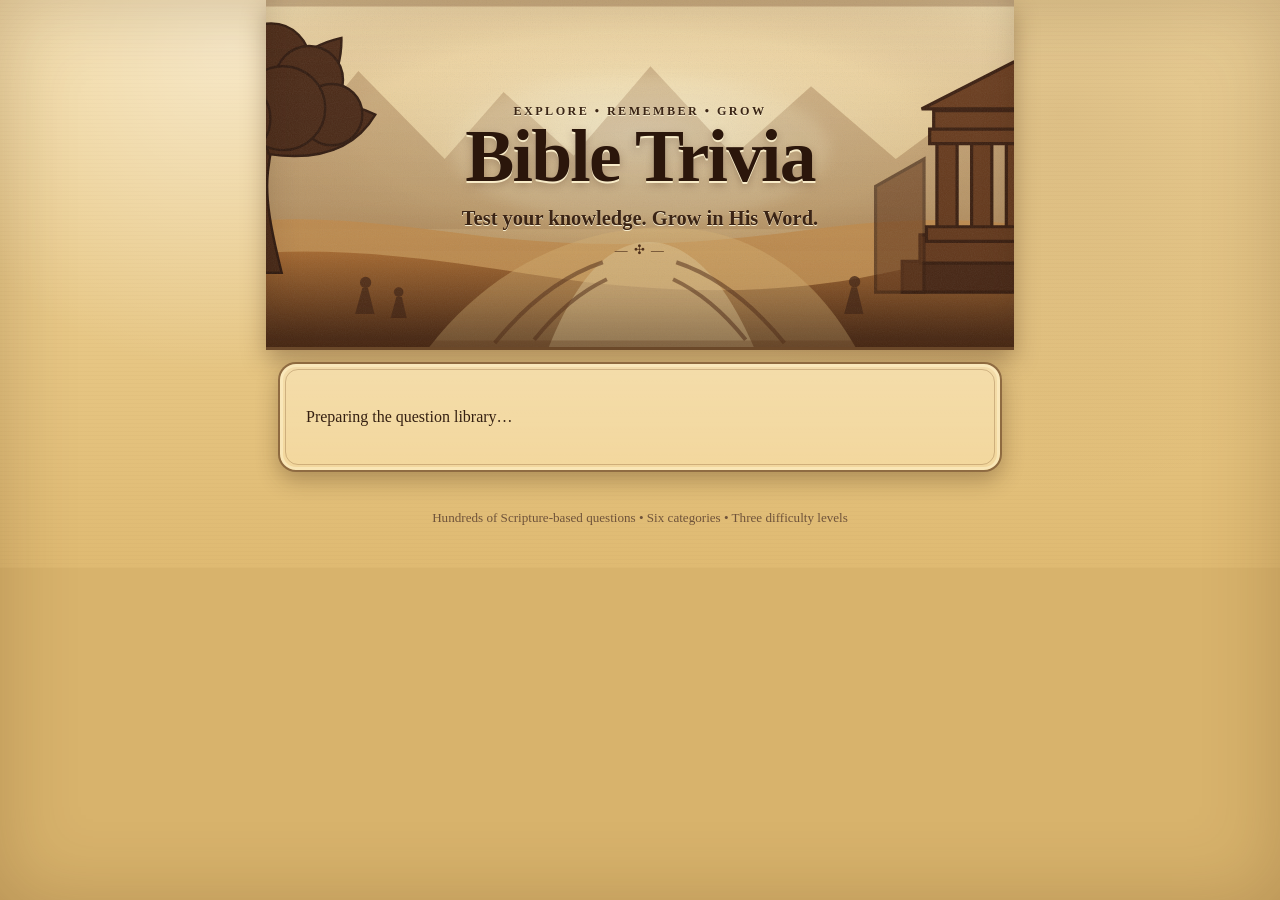
==== index.html @ 92ebb024 "Remove choose category button from answer screen" ====
<!doctype html>
<html lang="en">
<head>
<meta charset="utf-8">
<meta name="viewport" content="width=device-width,initial-scale=1,viewport-fit=cover">
<title>Bible Trivia</title>
<meta name="description" content="Explore Scripture through beautifully presented Bible trivia questions.">
<meta name="theme-color" content="#1b3844">
<meta name="apple-mobile-web-app-capable" content="yes">
<meta name="apple-mobile-web-app-status-bar-style" content="black-translucent">
<meta name="apple-mobile-web-app-title" content="Bible Trivia">
<link rel="manifest" href="manifest.webmanifest">
<link rel="apple-touch-icon" sizes="180x180" href="apple-touch-icon.png">
<link rel="icon" type="image/png" sizes="32x32" href="favicon-32x32.png">
<link rel="icon" type="image/png" sizes="16x16" href="favicon-16x16.png">
<link rel="stylesheet" href="style.css?v=20260721-6">
<link rel="stylesheet" href="learning.css?v=20260721-2">
<style>
header{position:relative;min-height:clamp(265px,44vw,350px);margin:-10px -12px 12px;padding:clamp(28px,5vw,46px) 18px 30px;display:flex;flex-direction:column;align-items:center;justify-content:center;overflow:hidden;background:linear-gradient(180deg,rgba(255,244,209,.02),rgba(42,24,12,.20)),url('hero-header.svg') center/cover no-repeat;border-bottom:3px solid rgba(75,39,17,.78);box-shadow:0 10px 22px rgba(64,34,14,.34),inset 0 -28px 34px rgba(44,24,11,.18)}
header small,header h1,header p,header::after{position:relative;z-index:1}header small{color:#3b2515;text-shadow:0 1px rgba(255,247,220,.9)}header h1{color:#2b160b;text-shadow:0 2px rgba(255,244,208,.9),0 4px 8px rgba(66,33,13,.28)}header p{max-width:590px;color:#3b2415;font-weight:700;text-shadow:0 1px rgba(255,247,220,.9)}header::after{color:#4f301b}
@media(max-width:520px){header{min-height:255px;margin:calc(-7px - env(safe-area-inset-top)) -9px 10px;padding:calc(24px + env(safe-area-inset-top)) 12px 24px;background-position:center}header h1{font-size:clamp(2.55rem,13vw,3.65rem)}header p{font-size:.94rem;max-width:340px}}
@media(max-width:390px){header{min-height:235px}header p{font-size:.86rem}}
</style>
</head>
<body>
<main class="shell">
<header><small>EXPLORE • REMEMBER • GROW</small><h1>Bible Trivia</h1><p>Test your knowledge. Grow in His Word.</p></header>
<section id="loading" class="card"><p>Preparing the question library…</p></section>
<section id="error" class="card hidden"><h2>Unable to load questions</h2><p id="errorText"></p></section>
<section id="home" class="card hidden"><h2>Choose a Category</h2><p class="muted">Choose a path through Scripture.</p><div id="categories" class="grid"></div></section>
<section id="question" class="card hidden">
<div class="meta"><span id="qCat"></span><span id="qDiff"></span></div><p id="qId" class="muted"></p>
<div class="screen-kicker">✦ QUESTION ✦</div><div class="question-frame"><p id="qText" class="question"></p></div>
<div class="actions"><button id="backBtn" class="secondary">← Categories</button><button id="answerBtn">📖 Reveal Answer</button></div>
</section>
<section id="answer" class="card hidden">
<div class="meta"><span id="aCat"></span><span id="aDiff"></span></div><p id="aId" class="muted"></p>
<div class="screen-kicker">✦ ANSWER ✦</div><p id="aQuestion" class="answer-question"></p>
<div class="answer-panel"><p id="aText" class="answer"></p></div>
<div class="scripture-panel"><span>Scripture Reference</span><p id="aRef"></p></div>
<section class="learning-check" aria-labelledby="learningPrompt"><h3 id="learningPrompt">How did you do?</h3><p>Your response helps us calibrate the true difficulty.</p><div class="learning-actions"><button id="knewBtn" type="button">✓ I Knew This</button><button id="learningBtn" type="button">📖 Still Learning</button></div><p id="learningMessage" class="response-message" aria-live="polite"></p></section>
<div class="editorial-label">Help us improve this question</div><div class="feedback-actions"><button id="goodBtn" class="success">👍 Good Question</button><button id="badBtn" class="secondary">👎 Needs Attention</button></div><p id="feedbackMessage" class="response-message" aria-live="polite"></p>
<div id="feedbackPanel" class="panel hidden"><h3>What needs attention?</h3><div class="checkboxes"><label><input type="checkbox" id="fbQuestion"> Question</label><label><input type="checkbox" id="fbAnswer"> Answer</label><label><input type="checkbox" id="fbScripture"> Scripture</label><label><input type="checkbox" id="fbCategory"> Category</label><label><input type="checkbox" id="fbDifficulty"> Difficulty</label></div><textarea id="fbComment" placeholder="Optional comments..."></textarea><div class="panel-actions"><button id="submitFeedbackBtn">Submit Feedback</button><button id="cancelFeedbackBtn">Cancel</button></div></div>
<div class="actions answer-navigation"><button id="nextBtn">Next Question →</button></div>
</section>
<footer><p>Hundreds of Scripture-based questions • Six categories • Three difficulty levels</p></footer>
</main>
<script src="app.js?v=20260721-5"></script>
</body>
</html>
---- style.css ----
*{box-sizing:border-box}
:root{
  --ink:#352012;
  --muted:#6f533a;
  --navy:#234f59;
  --paper:#e8c77f;
  --paper-light:#f6dfa8;
  --card:#f2d69a;
  --line:#7e542b;
  --shadow:rgba(58,34,14,.32);
  --doctrine:#155765;
  --geography:#27739a;
  --gospels:#9b352b;
  --history:#397449;
  --people:#744476;
  --wisdom:#ad6a13;
}
html{min-height:100%;background:#d8b36c}
body{
  min-height:100%;
  margin:0;
  color:var(--ink);
  font:16px/1.35 Georgia,"Times New Roman",serif;
  background:
    radial-gradient(circle at 18% 8%,rgba(255,255,255,.42),transparent 28%),
    radial-gradient(circle at 83% 20%,rgba(117,72,27,.14),transparent 33%),
    repeating-linear-gradient(0deg,rgba(96,58,22,.025) 0 1px,transparent 1px 4px),
    linear-gradient(180deg,#f2d9a1 0%,#dfba72 100%);
}
body::before{
  content:"";
  position:fixed;
  inset:0;
  pointer-events:none;
  box-shadow:inset 0 0 78px rgba(82,48,15,.24);
  z-index:20;
}
.shell{
  width:min(100%,760px);
  margin:auto;
  padding:calc(10px + env(safe-area-inset-top)) 12px max(18px,env(safe-area-inset-bottom));
}
header{
  text-align:center;
  padding:2px 10px 18px;
  color:#3d2514;
}
header small{
  display:block;
  color:#234f59;
  font-weight:900;
  letter-spacing:.2em;
  font-size:.76rem;
  text-transform:uppercase;
}
h1{
  margin:2px 0 5px;
  font-size:clamp(2.7rem,11vw,4.6rem);
  line-height:.94;
  font-weight:700;
  letter-spacing:-.025em;
  text-shadow:0 1px rgba(255,255,255,.65),0 2px 2px rgba(76,43,18,.12);
}
header p{
  margin:8px auto 0;
  max-width:570px;
  font-size:clamp(.98rem,3.4vw,1.28rem);
  line-height:1.38;
  color:#5e432d;
}
header::after{
  content:"— ✣ —";
  display:block;
  margin:10px auto 0;
  color:#6d4828;
  font-size:.8rem;
  letter-spacing:.12em;
}
h2{margin-top:.25rem}.hidden{display:none!important}
.card{
  position:relative;
  background:linear-gradient(rgba(255,255,255,.16),rgba(255,255,255,.03)),var(--card);
  border:2px solid rgba(104,65,27,.72);
  border-radius:18px;
  box-shadow:0 8px 22px var(--shadow),inset 0 0 0 3px rgba(255,242,203,.55);
  padding:clamp(16px,4vw,26px);
}
.card::before{
  content:"";
  position:absolute;
  inset:5px;
  border:1px solid rgba(113,70,29,.28);
  border-radius:13px;
  pointer-events:none;
}
#home{
  padding:0;
  border:0;
  border-radius:0;
  background:transparent;
  box-shadow:none;
}
#home::before{display:none}
#home>h2,#home>.muted{position:absolute;width:1px;height:1px;padding:0;margin:-1px;overflow:hidden;clip:rect(0,0,0,0);white-space:nowrap;border:0}
.grid{position:relative;display:grid;grid-template-columns:1fr;gap:11px;margin:0}
.category{
  --category-color:#78522d;
  display:block;
  position:relative;
  width:100%;
  height:clamp(94px,24vw,142px);
  overflow:hidden;
  border:4px solid var(--category-color);
  border-radius:15px;
  padding:0;
  background:#c9a86a;
  cursor:pointer;
  box-shadow:
    0 5px 9px rgba(61,35,11,.32),
    0 0 0 2px rgba(255,239,191,.66),
    inset 0 0 0 1px rgba(43,27,13,.34);
  transition:transform .14s ease,filter .14s ease,box-shadow .14s ease;
  color:#fff;
  isolation:isolate;
}
.category::before{
  content:"";
  position:absolute;
  inset:0;
  z-index:2;
  pointer-events:none;
  background:linear-gradient(90deg,transparent 0 48%,rgba(244,220,166,.12) 58%,rgba(238,211,151,.76) 100%);
  box-shadow:inset 8px 0 0 var(--category-color),inset -8px 0 0 var(--category-color),inset 0 0 22px rgba(48,27,10,.2);
}
.category::after{
  content:attr(aria-label);
  position:absolute;
  z-index:3;
  top:50%;
  right:5.5%;
  width:43%;
  transform:translateY(-50%);
  color:var(--category-color);
  font:700 clamp(1.35rem,5.4vw,2.55rem)/.96 Georgia,"Times New Roman",serif;
  letter-spacing:-.02em;
  text-align:center;
  text-transform:uppercase;
  text-shadow:0 1px rgba(255,250,226,.88),0 2px 2px rgba(65,36,14,.16);
  white-space:normal;
}
.category img{
  display:block;
  width:100%;
  height:100%;
  object-fit:cover;
  object-position:center;
  margin:0;
  padding:0;
  border:0;
}
.category-doctrine{--category-color:var(--doctrine)}
.category-geography{--category-color:var(--geography)}
.category-gospels{--category-color:var(--gospels)}
.category-history{--category-color:var(--history)}
.category-people{--category-color:var(--people)}
.category-wisdom{--category-color:var(--wisdom)}
.category-wisdom::after{font-size:clamp(1.1rem,4.5vw,2.15rem)}
.category:hover{filter:saturate(1.08) brightness(1.03);transform:translateY(-2px);box-shadow:0 8px 14px rgba(61,35,11,.34),0 0 0 2px rgba(255,239,191,.8)}
.category:active{transform:scale(.988)}
.category:focus-visible,.actions button:focus-visible,.panel-actions button:focus-visible{outline:3px solid rgba(35,79,89,.55);outline-offset:4px}
.category.text-fallback{display:grid;place-items:center;min-height:96px;padding:18px;background:#74502e;color:#fff;font:800 1.25rem Georgia,serif;text-align:center;line-height:1.2}
.category.text-fallback::after{position:static;width:auto;transform:none;color:#fff;text-shadow:none}
.meta{display:flex;gap:8px;flex-wrap:wrap;position:relative}.meta span{background:var(--navy);color:white;border-radius:999px;padding:5px 12px;font-size:.82rem;font-weight:750}.meta span+span{background:#e9d5a4;color:var(--ink);border:1px solid rgba(89,54,23,.25)}
.question{position:relative;min-height:220px;display:grid;place-items:center;text-align:center;font:700 clamp(1.4rem,5vw,2.05rem)/1.35 Georgia,serif}
.answer{position:relative;font:700 clamp(1.35rem,5vw,1.95rem)/1.3 Georgia,serif}.strong{font-weight:700}.muted,footer{color:var(--muted)}
.actions{position:relative;display:flex;gap:10px;margin-top:22px}.actions button{flex:1;min-height:50px;border:1px solid #173c44;border-radius:10px;padding:11px 12px;background:var(--navy);color:#fff;font:700 .96rem system-ui;cursor:pointer;box-shadow:0 3px 7px rgba(44,29,15,.2)}.actions .secondary{background:#e7d3a5;color:var(--ink);border:1px solid #9b7141}.actions .success{background:#587b4a;color:white}.actions button:disabled,.panel-actions button:disabled{opacity:.58;cursor:wait}
.panel{position:relative;margin-top:16px;padding:16px;background:#ecd7a8;border:1px solid #9b7141;border-radius:14px;box-shadow:inset 0 1px 0 rgba(255,255,255,.45)}
.panel h3{margin:0 0 12px;font-size:1.08rem}.checkboxes{display:grid;grid-template-columns:repeat(2,minmax(0,1fr));gap:9px;margin-bottom:12px}.checkboxes label{display:flex;align-items:center;gap:8px;min-height:42px;padding:8px 10px;background:#f6e5bc;border:1px solid #a47a4b;border-radius:10px;cursor:pointer;font-weight:650;font-size:.93rem}.checkboxes input{width:18px;height:18px;accent-color:var(--navy)}
.panel textarea{display:block;width:100%;min-height:88px;resize:vertical;margin:0 0 12px;padding:10px 12px;border:1px solid #9b7141;border-radius:10px;background:#fff7df;font:inherit;color:var(--ink)}.panel textarea:focus{outline:3px solid rgba(35,79,89,.18);border-color:var(--navy)}
.panel-actions{display:flex;gap:9px}.panel-actions button{flex:1;min-height:46px;border:0;border-radius:10px;padding:10px 14px;background:var(--navy);color:#fff;font:700 .95rem system-ui;cursor:pointer}.panel-actions #cancelFeedbackBtn{background:#e4c994;color:var(--ink);border:1px solid #9b7141}
footer{text-align:center;font-size:.82rem;padding:24px 4px 10px}
@media(min-width:700px){.shell{padding-inline:18px}.grid{gap:14px}.category{height:144px}}
@media(max-width:520px){
  body{font-size:15px}
  .shell{padding:calc(7px + env(safe-area-inset-top)) 9px max(12px,env(safe-area-inset-bottom))}
  header{padding:0 8px 14px}
  header small{font-size:.67rem}
  h1{font-size:clamp(2.65rem,13vw,3.7rem)}
  header p{font-size:.94rem;margin-top:7px}
  header::after{margin-top:8px}
  .grid{gap:9px}
  .category{height:clamp(92px,25vw,112px);border-width:3px;border-radius:12px}
  .category::before{box-shadow:inset 6px 0 0 var(--category-color),inset -6px 0 0 var(--category-color),inset 0 0 18px rgba(48,27,10,.18)}
  .category::after{right:4.5%;width:44%;font-size:clamp(1.32rem,6.2vw,1.85rem)}
  .category-wisdom::after{font-size:clamp(1.03rem,4.9vw,1.5rem)}
  .card:not(#home){padding:13px;border-radius:14px}
  .actions{gap:8px;flex-wrap:wrap}.actions button{min-width:calc(50% - 4px)}#nextBtn{flex-basis:100%}
  .checkboxes{grid-template-columns:1fr 1fr}.panel{padding:13px}.panel-actions{flex-direction:column}.question{min-height:180px}
  footer{padding-top:20px;font-size:.76rem}
}
@media(max-width:390px){.category{height:96px}.category::after{font-size:1.4rem}.category-wisdom::after{font-size:1.08rem}}
@media(max-width:360px){.checkboxes{grid-template-columns:1fr}.category{height:91px}.category::after{font-size:1.28rem}.category-wisdom::after{font-size:1rem}}
---- learning.css ----
.screen-kicker{position:relative;margin:16px 0 8px;color:#69451f;font:800 .82rem/1 system-ui;letter-spacing:.18em;text-align:center}.question-frame,.answer-panel,.scripture-panel{position:relative;border:1px solid rgba(111,70,30,.68);border-radius:16px;background:linear-gradient(180deg,rgba(255,250,226,.68),rgba(237,207,148,.48));box-shadow:inset 0 0 0 3px rgba(255,244,207,.48),0 5px 14px rgba(58,34,14,.16)}.question-frame{margin-top:6px;padding:18px}.question-frame::before,.answer-panel::before,.scripture-panel::before{content:"";position:absolute;inset:6px;border:1px solid rgba(120,76,32,.22);border-radius:11px;pointer-events:none}.answer-question{position:relative;margin:0 0 13px;color:#6f533a;font-weight:700;text-align:center}.answer-panel{padding:22px 18px;text-align:center}.answer-panel .answer{margin:0;color:#2c180d;font-size:clamp(1.55rem,5vw,2.2rem)}.scripture-panel{margin-top:14px;padding:15px 16px;text-align:center}.scripture-panel span{display:block;color:#795326;font:800 .72rem/1 system-ui;letter-spacing:.12em;text-transform:uppercase}.scripture-panel p{margin:7px 0 0;font-size:1.08rem;font-weight:700}.learning-check{position:relative;margin:22px 0 14px;padding:18px 14px;background:linear-gradient(180deg,#f8e9c2,#ead09a);border:1px solid #916534;border-radius:16px;text-align:center;box-shadow:inset 0 1px rgba(255,255,255,.6),0 5px 12px rgba(58,34,14,.15)}.learning-check h3{margin:0 0 4px;font-size:1.24rem}.learning-check>p{margin:0 0 13px;color:#6f533a;font-size:.9rem}.learning-actions,.feedback-actions{position:relative;display:grid;grid-template-columns:1fr 1fr;gap:10px}.learning-actions button,.feedback-actions button{min-height:54px;border:1px solid #76502b;border-radius:12px;padding:11px 10px;color:#fff;font:800 .92rem system-ui;cursor:pointer;box-shadow:0 4px 8px rgba(44,29,15,.2),inset 0 1px rgba(255,255,255,.22);transition:transform .12s ease,box-shadow .12s ease,filter .12s ease}.learning-actions button:first-child{background:linear-gradient(#5b854f,#3d663f);border-color:#315338}.learning-actions button:last-child{background:linear-gradient(#28718c,#174d61);border-color:#164455}.feedback-actions{margin-top:7px}.feedback-actions .success{background:linear-gradient(#6b8d5d,#4c7043)}.feedback-actions .secondary{background:linear-gradient(#d9bd83,#cba56a);color:#352012}.learning-actions button:hover,.feedback-actions button:hover{filter:brightness(1.05)}.learning-actions button:active,.feedback-actions button:active{transform:scale(.985)}.learning-actions button.selected,.feedback-actions button.selected{outline:3px solid rgba(255,255,255,.78);box-shadow:0 0 0 4px #7c562e,0 5px 10px rgba(44,29,15,.24)}.learning-actions button:disabled,.feedback-actions button:disabled{opacity:.72;cursor:default}.editorial-label{position:relative;margin-top:16px;color:#795326;font:800 .72rem/1.2 system-ui;letter-spacing:.1em;text-align:center;text-transform:uppercase}.response-message{position:relative;min-height:1.25em;margin:9px 0 0!important;color:#4c5f35!important;font:700 .83rem system-ui;text-align:center}.answer-navigation{margin-top:20px;border-top:1px solid rgba(126,84,43,.36);padding-top:17px}.answer-navigation #nextBtn{background:linear-gradient(#2f6877,#1d4c58)}.answer-navigation #homeBtn{background:#e7d3a5;color:#352012}.panel{animation:panelIn .18s ease-out}@keyframes panelIn{from{opacity:0;transform:translateY(-6px)}to{opacity:1;transform:none}}#question:not(.hidden),#answer:not(.hidden){animation:screenIn .22s ease-out}@keyframes screenIn{from{opacity:0;transform:translateY(7px)}to{opacity:1;transform:none}}@media(prefers-reduced-motion:reduce){.panel,#question:not(.hidden),#answer:not(.hidden){animation:none}.learning-actions button,.feedback-actions button{transition:none}}@media(max-width:430px){.learning-actions,.feedback-actions{gap:8px}.learning-actions button,.feedback-actions button{font-size:.84rem;padding-inline:6px}.answer-navigation{display:grid;grid-template-columns:1fr 1.25fr}.answer-navigation button{min-width:0!important}.question-frame{padding:12px}.answer-panel{padding:19px 12px}}
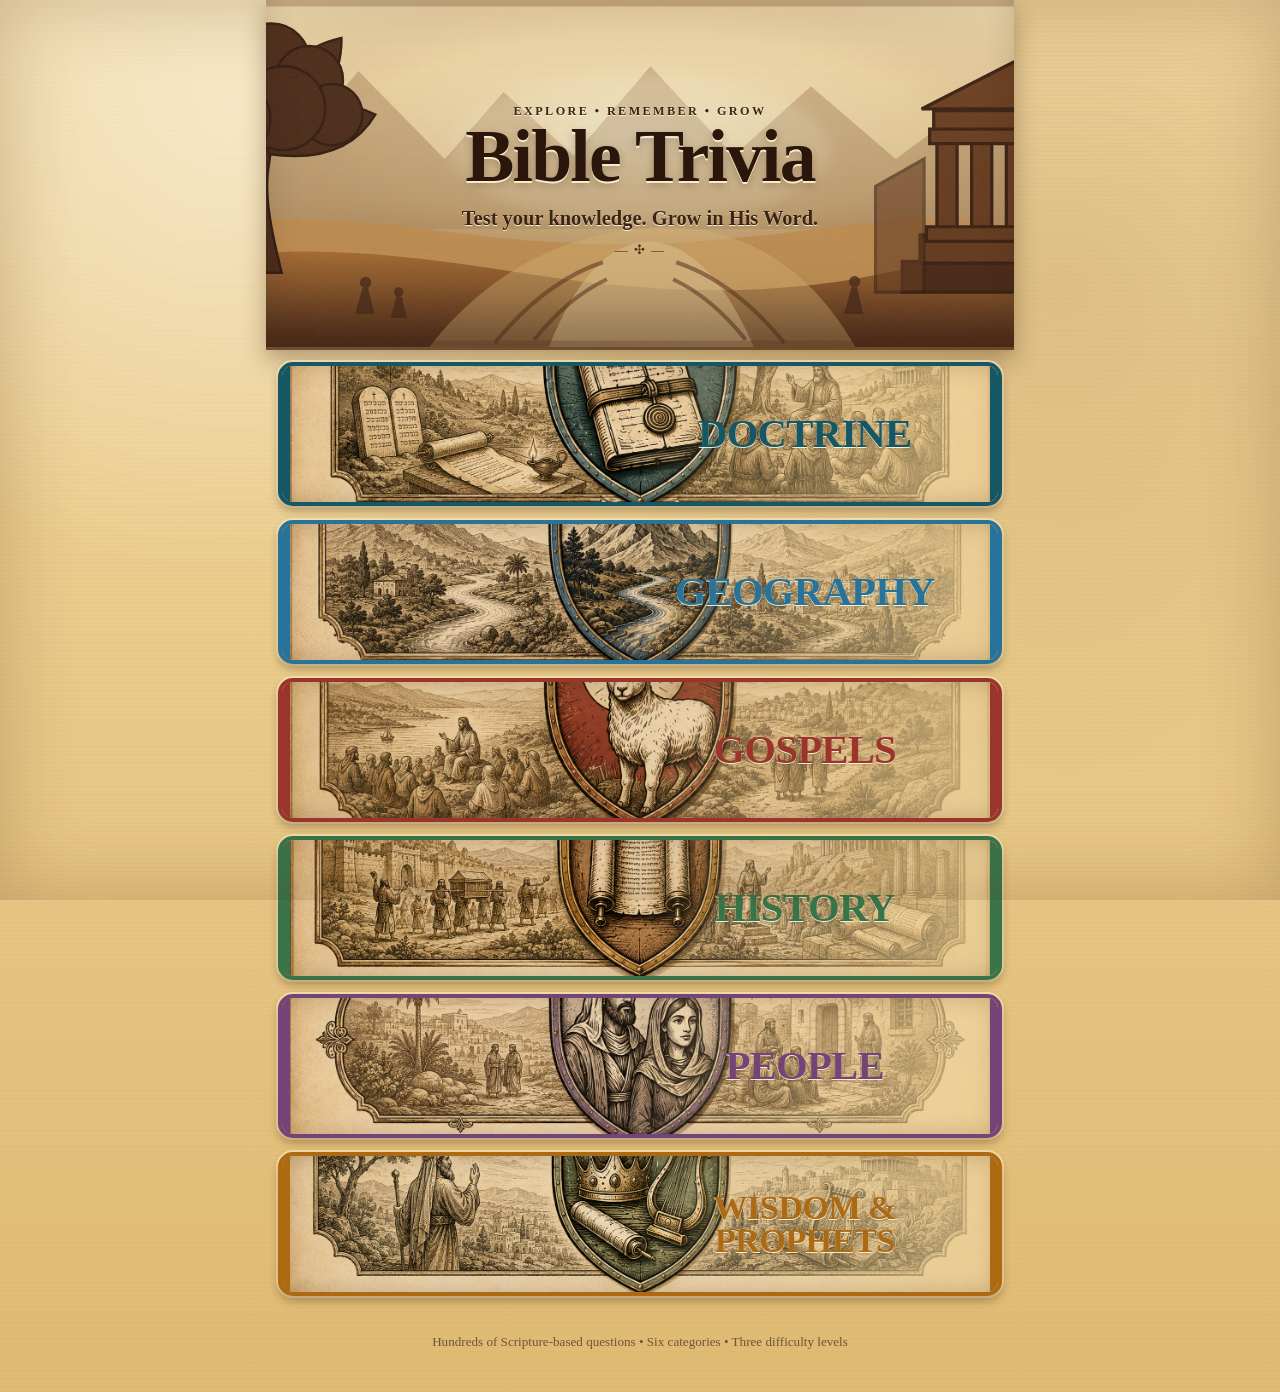
==== commit 6bdba76e: "Remove question IDs from player cards" ====
--- a/index.html
+++ b/index.html
@@ -29,12 +29,12 @@
 <section id="error" class="card hidden"><h2>Unable to load questions</h2><p id="errorText"></p></section>
 <section id="home" class="card hidden"><h2>Choose a Category</h2><p class="muted">Choose a path through Scripture.</p><div id="categories" class="grid"></div></section>
 <section id="question" class="card hidden">
-<div class="meta"><span id="qCat"></span><span id="qDiff"></span></div><p id="qId" class="muted"></p>
+<div class="meta"><span id="qCat"></span><span id="qDiff"></span></div>
 <div class="screen-kicker">✦ QUESTION ✦</div><div class="question-frame"><p id="qText" class="question"></p></div>
 <div class="actions"><button id="backBtn" class="secondary">← Categories</button><button id="answerBtn">📖 Reveal Answer</button></div>
 </section>
 <section id="answer" class="card hidden">
-<div class="meta"><span id="aCat"></span><span id="aDiff"></span></div><p id="aId" class="muted"></p>
+<div class="meta"><span id="aCat"></span><span id="aDiff"></span></div>
 <div class="screen-kicker">✦ ANSWER ✦</div><p id="aQuestion" class="answer-question"></p>
 <div class="answer-panel"><p id="aText" class="answer"></p></div>
 <div class="scripture-panel"><span>Scripture Reference</span><p id="aRef"></p></div>
@@ -45,6 +45,6 @@
 </section>
 <footer><p>Hundreds of Scripture-based questions • Six categories • Three difficulty levels</p></footer>
 </main>
-<script src="app.js?v=20260721-5"></script>
+<script src="app.js?v=20260721-6"></script>
 </body>
 </html>
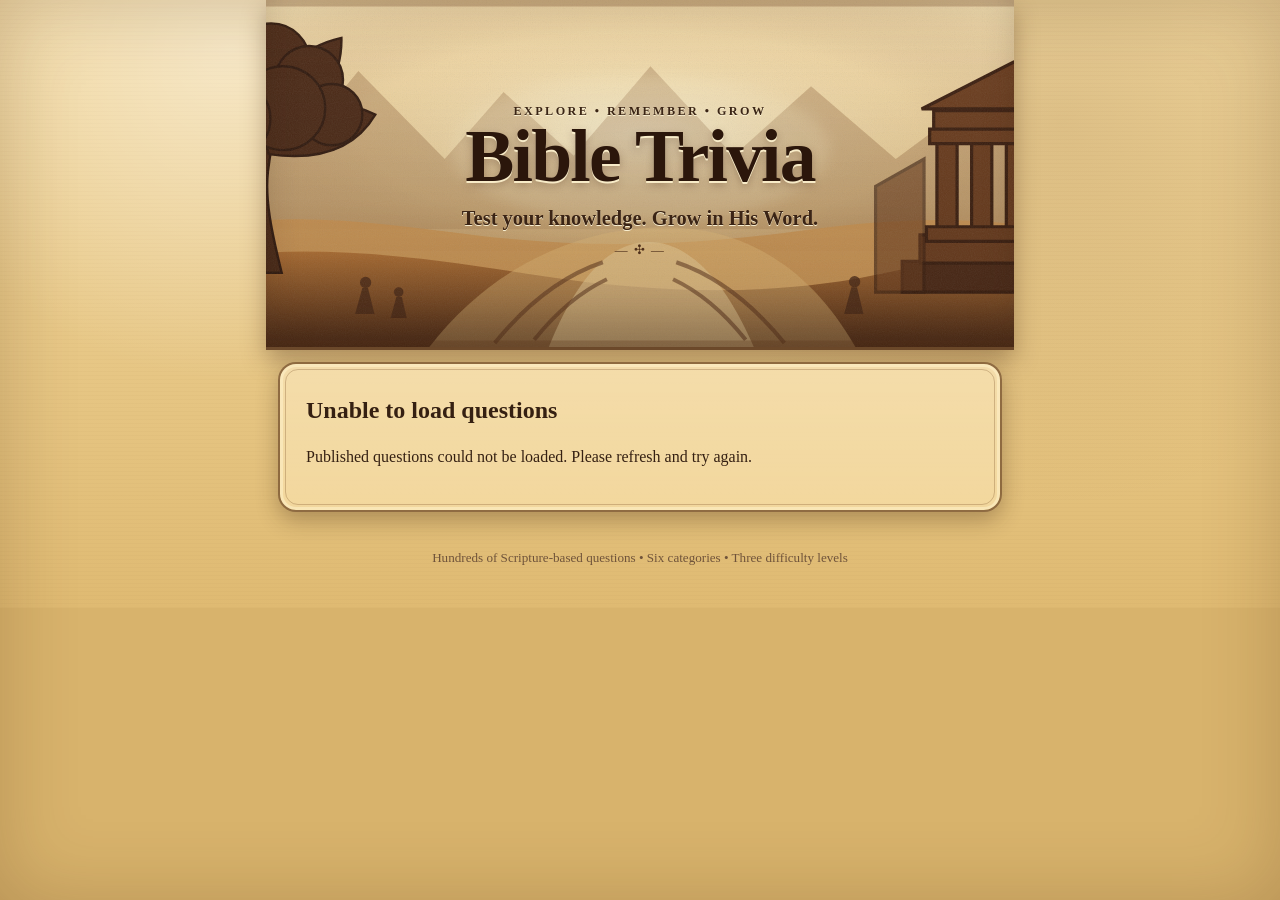
==== commit c541c587: "Refresh app script for Supabase question source" ====
--- a/index.html
+++ b/index.html
@@ -45,6 +45,6 @@
 </section>
 <footer><p>Hundreds of Scripture-based questions • Six categories • Three difficulty levels</p></footer>
 </main>
-<script src="app.js?v=20260721-6"></script>
+<script src="app.js?v=20260722-1"></script>
 </body>
 </html>
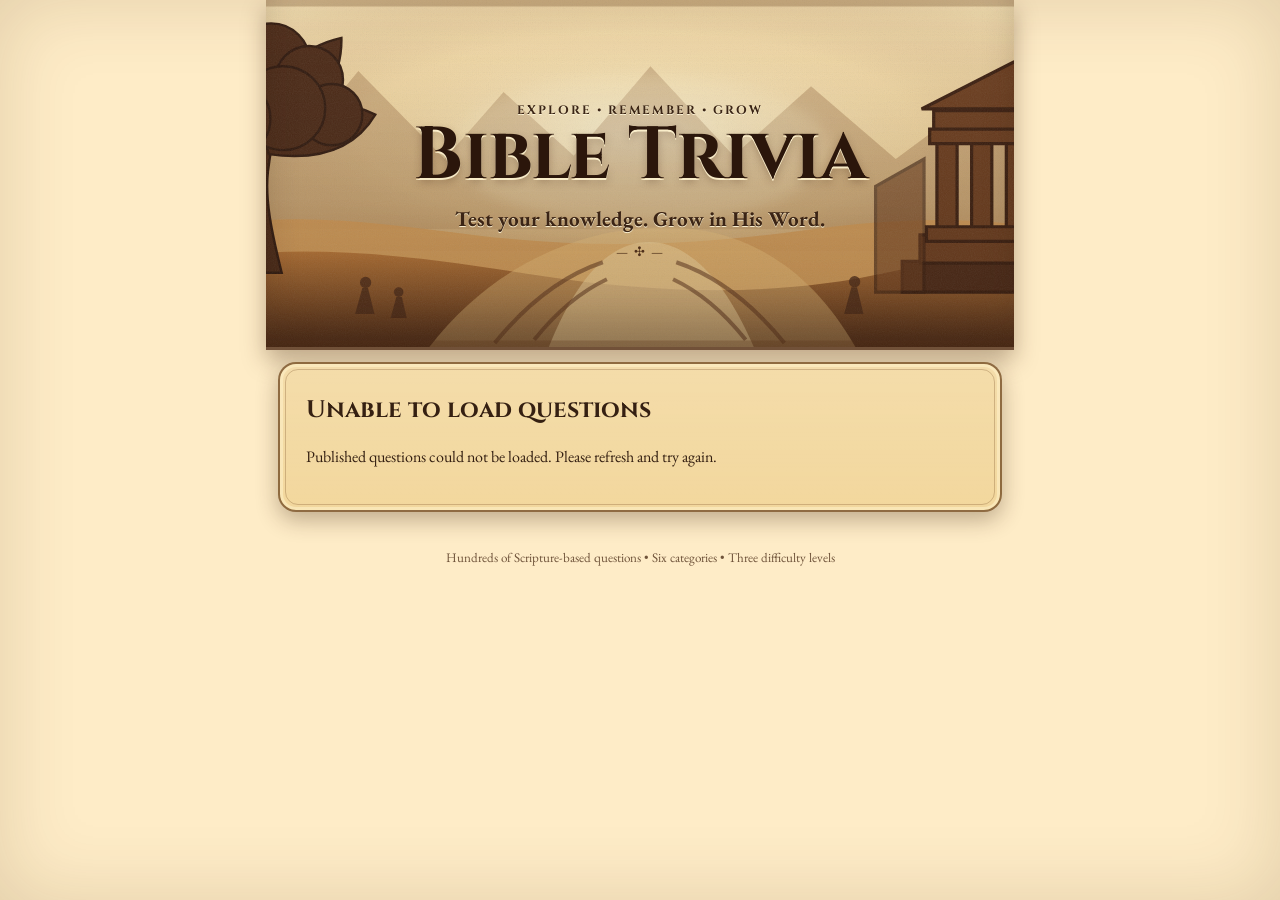
==== commit 68c4c78e: "Tier 4 Phase 2: public app visual redesign (foundation, Home, Question, Answer) Applies the new Cinz" ====
--- a/index.html
+++ b/index.html
@@ -5,7 +5,7 @@
 <meta name="viewport" content="width=device-width,initial-scale=1,viewport-fit=cover">
 <title>Bible Trivia</title>
 <meta name="description" content="Explore Scripture through beautifully presented Bible trivia questions.">
-<meta name="theme-color" content="#1b3844">
+<meta name="theme-color" content="#33415C">
 <meta name="apple-mobile-web-app-capable" content="yes">
 <meta name="apple-mobile-web-app-status-bar-style" content="black-translucent">
 <meta name="apple-mobile-web-app-title" content="Bible Trivia">
@@ -13,12 +13,16 @@
 <link rel="apple-touch-icon" sizes="180x180" href="apple-touch-icon.png">
 <link rel="icon" type="image/png" sizes="32x32" href="favicon-32x32.png">
 <link rel="icon" type="image/png" sizes="16x16" href="favicon-16x16.png">
-<link rel="stylesheet" href="style.css?v=20260721-6">
-<link rel="stylesheet" href="learning.css?v=20260721-2">
+<link rel="preconnect" href="https://fonts.googleapis.com">
+<link rel="preconnect" href="https://fonts.gstatic.com" crossorigin>
+<link href="https://fonts.googleapis.com/css2?family=Cinzel:wght@600;700&family=EB+Garamond:ital,wght@0,400;0,500;1,400&display=swap" rel="stylesheet">
+<link rel="stylesheet" href="style.css?v=20260724-1">
+<link rel="stylesheet" href="learning.css?v=20260724-1">
 <style>
-header{position:relative;min-height:clamp(265px,44vw,350px);margin:-10px -12px 12px;padding:clamp(28px,5vw,46px) 18px 30px;display:flex;flex-direction:column;align-items:center;justify-content:center;overflow:hidden;background:linear-gradient(180deg,rgba(255,244,209,.02),rgba(42,24,12,.20)),url('hero-header.svg') center/cover no-repeat;border-bottom:3px solid rgba(75,39,17,.78);box-shadow:0 10px 22px rgba(64,34,14,.34),inset 0 -28px 34px rgba(44,24,11,.18)}
+header{position:relative;min-height:clamp(265px,44vw,350px);margin:-10px -12px 12px;padding:clamp(28px,5vw,46px) 18px 30px;display:flex;flex-direction:column;align-items:center;justify-content:center;overflow:hidden;background:linear-gradient(180deg,rgba(255,244,209,.02),rgba(42,24,12,.20)),url('hero-header.svg') center/cover no-repeat;border-bottom:3px solid rgba(75,39,17,.78);box-shadow:0 10px 22px rgba(64,34,14,.34),inset 0 -28px 34px rgba(44,24,11,.18);transition:min-height .18s ease,padding .18s ease}
 header small,header h1,header p,header::after{position:relative;z-index:1}header small{color:#3b2515;text-shadow:0 1px rgba(255,247,220,.9)}header h1{color:#2b160b;text-shadow:0 2px rgba(255,244,208,.9),0 4px 8px rgba(66,33,13,.28)}header p{max-width:590px;color:#3b2415;font-weight:700;text-shadow:0 1px rgba(255,247,220,.9)}header::after{color:#4f301b}
-@media(max-width:520px){header{min-height:255px;margin:calc(-7px - env(safe-area-inset-top)) -9px 10px;padding:calc(24px + env(safe-area-inset-top)) 12px 24px;background-position:center}header h1{font-size:clamp(2.55rem,13vw,3.65rem)}header p{font-size:.94rem;max-width:340px}}
+body.inner-screen header{min-height:104px;padding:16px 18px 12px;margin-bottom:8px;background-position:center 42%}body.inner-screen header small,body.inner-screen header p,body.inner-screen header::after{display:none}body.inner-screen header h1{font-size:clamp(1.9rem,7vw,2.7rem);margin:0}
+@media(max-width:520px){header{min-height:255px;margin:calc(-7px - env(safe-area-inset-top)) -9px 10px;padding:calc(24px + env(safe-area-inset-top)) 12px 24px;background-position:center}header h1{font-size:clamp(2.55rem,13vw,3.65rem)}header p{font-size:.94rem;max-width:340px}body.inner-screen header{min-height:86px;padding:calc(10px + env(safe-area-inset-top)) 12px 8px}body.inner-screen header h1{font-size:2rem}}
 @media(max-width:390px){header{min-height:235px}header p{font-size:.86rem}}
 </style>
 </head>
@@ -27,24 +31,49 @@
 <header><small>EXPLORE • REMEMBER • GROW</small><h1>Bible Trivia</h1><p>Test your knowledge. Grow in His Word.</p></header>
 <section id="loading" class="card"><p>Preparing the question library…</p></section>
 <section id="error" class="card hidden"><h2>Unable to load questions</h2><p id="errorText"></p></section>
-<section id="home" class="card hidden"><h2>Choose a Category</h2><p class="muted">Choose a path through Scripture.</p><div id="categories" class="grid"></div></section>
+<section id="home" class="card hidden">
+<h2>Choose a Category</h2><p class="muted">Choose a path through Scripture.</p>
+<div id="categories" class="grid"></div>
+<div class="home-pills">
+<button id="openInformationBtn" type="button" class="pill">Information</button>
+<button id="openSubmitQuestionBtn" type="button" class="pill">＋ Submit a Question</button>
+</div>
+</section>
+<section id="information" class="card hidden">
+<div class="screen-kicker">INFORMATION</div>
+<h2>Coming Soon</h2>
+<p class="muted">More information about Bible Trivia is on its way.</p>
+<div class="actions"><button id="infoBackBtn" class="secondary">← Categories</button></div>
+</section>
 <section id="question" class="card hidden">
-<div class="meta"><span id="qCat"></span><span id="qDiff"></span></div>
-<div class="screen-kicker">✦ QUESTION ✦</div><div class="question-frame"><p id="qText" class="question"></p></div>
+<div class="category-banner"><img id="qBannerImg" class="banner-img" src="" alt=""><img id="qBannerShield" class="banner-shield" src="" alt=""><div id="qBannerName" class="banner-category-name"></div></div>
+<div class="screen-kicker">QUESTION</div><div class="question-frame"><p id="qText" class="question"></p></div>
 <div class="actions"><button id="backBtn" class="secondary">← Categories</button><button id="answerBtn">📖 Reveal Answer</button></div>
 </section>
 <section id="answer" class="card hidden">
-<div class="meta"><span id="aCat"></span><span id="aDiff"></span></div>
-<div class="screen-kicker">✦ ANSWER ✦</div><p id="aQuestion" class="answer-question"></p>
+<div class="category-banner"><img id="aBannerImg" class="banner-img" src="" alt=""><img id="aBannerShield" class="banner-shield" src="" alt=""><div id="aBannerName" class="banner-category-name"></div></div>
+<div class="screen-kicker">ANSWER</div><p id="aQuestion" class="answer-question"></p>
 <div class="answer-panel"><p id="aText" class="answer"></p></div>
-<div class="scripture-panel"><span>Scripture Reference</span><p id="aRef"></p></div>
-<section class="learning-check" aria-labelledby="learningPrompt"><h3 id="learningPrompt">How did you do?</h3><p>Your response helps us calibrate the true difficulty.</p><div class="learning-actions"><button id="knewBtn" type="button">✓ I Knew This</button><button id="learningBtn" type="button">📖 Still Learning</button></div><p id="learningMessage" class="response-message" aria-live="polite"></p></section>
-<div class="editorial-label">Help us improve this question</div><div class="feedback-actions"><button id="goodBtn" class="success">👍 Good Question</button><button id="badBtn" class="secondary">👎 Needs Attention</button></div><p id="feedbackMessage" class="response-message" aria-live="polite"></p>
+<div class="scripture-panel"><span>SCRIPTURE</span><p id="aRef"></p></div>
+<section class="learning-check" aria-labelledby="learningPrompt"><h3 id="learningPrompt" class="row-label">HOW DID YOU DO?</h3><div class="learning-actions"><button id="knewBtn" type="button">✓ I Knew This</button><button id="learningBtn" type="button">📖 Still Learning</button></div><p id="learningMessage" class="response-message" aria-live="polite"></p></section>
+<section class="rating-check" aria-labelledby="ratingPrompt"><h3 id="ratingPrompt" class="row-label">RATE THIS QUESTION</h3><div class="feedback-actions"><button id="goodBtn" class="success">👍 Good Question</button><button id="badBtn" class="secondary">👎 Needs Attention</button></div><p id="feedbackMessage" class="response-message" aria-live="polite"></p></section>
 <div id="feedbackPanel" class="panel hidden"><h3>What needs attention?</h3><div class="checkboxes"><label><input type="checkbox" id="fbQuestion"> Question</label><label><input type="checkbox" id="fbAnswer"> Answer</label><label><input type="checkbox" id="fbScripture"> Scripture</label><label><input type="checkbox" id="fbCategory"> Category</label><label><input type="checkbox" id="fbDifficulty"> Difficulty</label></div><textarea id="fbComment" placeholder="Optional comments..."></textarea><div class="panel-actions"><button id="submitFeedbackBtn">Submit Feedback</button><button id="cancelFeedbackBtn">Cancel</button></div></div>
-<div class="actions answer-navigation"><button id="nextBtn">Next Question →</button></div>
+<button id="nextBtn" type="button" class="link-btn">← Back to Categories</button>
+<div id="answerShieldRow" class="shield-row"></div>
+</section>
+<section id="submitQuestion" class="card hidden" aria-labelledby="submitQuestionTitle">
+<div class="screen-kicker">✦ COMMUNITY SUBMISSION ✦</div><h2 id="submitQuestionTitle">Submit a Question</h2><p class="muted submit-intro">Fill in as much or as little as you have. At least one of Question, Answer, or Scripture is required.</p>
+<form id="submitQuestionForm" class="submission-form">
+<label>Question<textarea id="sqQuestion" maxlength="2000" placeholder="What question would you suggest?"></textarea></label>
+<div class="submission-row"><label>Category<select id="sqCategory"><option value="">Not specified</option><option>Doctrine</option><option>Geography</option><option>Gospels</option><option>History</option><option>People</option><option>Wisdom & Prophets</option></select></label><label>Difficulty<select id="sqDifficulty"><option value="">Not specified</option><option>Easy</option><option>Medium</option><option>Hard</option></select></label></div>
+<label>Answer<textarea id="sqAnswer" maxlength="2000" placeholder="Suggested answer"></textarea></label>
+<label>Scripture<textarea id="sqScripture" maxlength="2000" placeholder="Reference, passage text, or both"></textarea></label>
+<p id="submissionMessage" class="response-message" aria-live="polite"></p>
+<div class="panel-actions"><button id="submitQuestionBtn" type="submit">Submit for Review</button><button id="cancelQuestionBtn" type="button">Cancel</button></div>
+</form>
 </section>
 <footer><p>Hundreds of Scripture-based questions • Six categories • Three difficulty levels</p></footer>
 </main>
-<script src="app.js?v=20260722-1"></script>
+<script src="app.js?v=20260724-1"></script>
 </body>
-</html>+</html>
--- a/style.css
+++ b/style.css
@@ -3,36 +3,32 @@
   --ink:#352012;
   --muted:#6f533a;
   --navy:#234f59;
-  --paper:#e8c77f;
-  --paper-light:#f6dfa8;
   --card:#f2d69a;
   --line:#7e542b;
   --shadow:rgba(58,34,14,.32);
-  --doctrine:#155765;
-  --geography:#27739a;
-  --gospels:#9b352b;
-  --history:#397449;
-  --people:#744476;
-  --wisdom:#ad6a13;
+  --font-display:'Cinzel',Georgia,serif;
+  --font-body:'EB Garamond',Georgia,"Times New Roman",serif;
+  --kicker-brown:#5c3d14;
+  --row-label-brown:#3a2c1a;
+  --indigo:#33415C;
+  --indigo-dark:#22304A;
+  --indigo-tint:#EAF0F7;
+  --indigo-tint-strong:#DCE4EE;
 }
-html{min-height:100%;background:#d8b36c}
+html{min-height:100%;background:#FEECC7}
 body{
   min-height:100%;
   margin:0;
   color:var(--ink);
-  font:16px/1.35 Georgia,"Times New Roman",serif;
-  background:
-    radial-gradient(circle at 18% 8%,rgba(255,255,255,.42),transparent 28%),
-    radial-gradient(circle at 83% 20%,rgba(117,72,27,.14),transparent 33%),
-    repeating-linear-gradient(0deg,rgba(96,58,22,.025) 0 1px,transparent 1px 4px),
-    linear-gradient(180deg,#f2d9a1 0%,#dfba72 100%);
+  font:16px/1.35 var(--font-body);
+  background:#FEECC7;
 }
 body::before{
   content:"";
   position:fixed;
   inset:0;
   pointer-events:none;
-  box-shadow:inset 0 0 78px rgba(82,48,15,.24);
+  box-shadow:inset 0 0 78px rgba(82,48,15,.16);
   z-index:20;
 }
 .shell{
@@ -48,23 +44,25 @@
 header small{
   display:block;
   color:#234f59;
-  font-weight:900;
-  letter-spacing:.2em;
+  font-family:var(--font-display);
+  font-weight:700;
+  letter-spacing:.16em;
   font-size:.76rem;
   text-transform:uppercase;
 }
 h1{
   margin:2px 0 5px;
+  font-family:var(--font-display);
   font-size:clamp(2.7rem,11vw,4.6rem);
   line-height:.94;
   font-weight:700;
-  letter-spacing:-.025em;
+  letter-spacing:-.01em;
   text-shadow:0 1px rgba(255,255,255,.65),0 2px 2px rgba(76,43,18,.12);
 }
 header p{
   margin:8px auto 0;
   max-width:570px;
-  font-size:clamp(.98rem,3.4vw,1.28rem);
+  font-size:clamp(1.02rem,3.4vw,1.32rem);
   line-height:1.38;
   color:#5e432d;
 }
@@ -76,7 +74,7 @@
   font-size:.8rem;
   letter-spacing:.12em;
 }
-h2{margin-top:.25rem}.hidden{display:none!important}
+h2{margin-top:.25rem;font-family:var(--font-display)}.hidden{display:none!important}
 .card{
   position:relative;
   background:linear-gradient(rgba(255,255,255,.16),rgba(255,255,255,.03)),var(--card);
@@ -102,84 +100,81 @@
 }
 #home::before{display:none}
 #home>h2,#home>.muted{position:absolute;width:1px;height:1px;padding:0;margin:-1px;overflow:hidden;clip:rect(0,0,0,0);white-space:nowrap;border:0}
-.grid{position:relative;display:grid;grid-template-columns:1fr;gap:11px;margin:0}
+.grid{position:relative;display:grid;grid-template-columns:1fr 1fr;grid-template-rows:repeat(3,1fr);gap:10px;margin:0}
 .category{
-  --category-color:#78522d;
-  display:block;
+  display:flex;
+  flex-direction:column;
+  align-items:center;
+  justify-content:flex-start;
+  gap:4px;
   position:relative;
   width:100%;
-  height:clamp(94px,24vw,142px);
-  overflow:hidden;
-  border:4px solid var(--category-color);
+  border:0;
   border-radius:15px;
+  padding:8px 4px 6px;
+  background:rgba(255,247,225,.55);
+  box-shadow:0 4px 9px rgba(61,35,11,.22),inset 0 0 0 1px rgba(126,84,43,.28);
+  cursor:pointer;
+  transition:transform .14s ease,filter .14s ease,box-shadow .14s ease;
+}
+.category-shield{
+  display:block;
+  width:clamp(56px,17vw,84px);
+  aspect-ratio:1/1;
+  object-fit:contain;
+  margin:0;
   padding:0;
-  background:#c9a86a;
-  cursor:pointer;
-  box-shadow:
-    0 5px 9px rgba(61,35,11,.32),
-    0 0 0 2px rgba(255,239,191,.66),
-    inset 0 0 0 1px rgba(43,27,13,.34);
-  transition:transform .14s ease,filter .14s ease,box-shadow .14s ease;
-  color:#fff;
-  isolation:isolate;
+  filter:drop-shadow(0 3px 6px rgba(58,34,14,.28));
 }
-.category::before{
-  content:"";
-  position:absolute;
-  inset:0;
-  z-index:2;
-  pointer-events:none;
-  background:linear-gradient(90deg,transparent 0 48%,rgba(244,220,166,.12) 58%,rgba(238,211,151,.76) 100%);
-  box-shadow:inset 8px 0 0 var(--category-color),inset -8px 0 0 var(--category-color),inset 0 0 22px rgba(48,27,10,.2);
-}
-.category::after{
-  content:attr(aria-label);
-  position:absolute;
-  z-index:3;
-  top:50%;
-  right:5.5%;
-  width:43%;
-  transform:translateY(-50%);
-  color:var(--category-color);
-  font:700 clamp(1.35rem,5.4vw,2.55rem)/.96 Georgia,"Times New Roman",serif;
-  letter-spacing:-.02em;
+.category-label{
+  font-family:var(--font-display);
+  font-weight:700;
+  color:var(--row-label-brown);
+  font-size:clamp(.88rem,3.2vw,1.08rem);
+  line-height:1.1;
   text-align:center;
   text-transform:uppercase;
-  text-shadow:0 1px rgba(255,250,226,.88),0 2px 2px rgba(65,36,14,.16);
-  white-space:normal;
+  letter-spacing:.01em;
 }
-.category img{
-  display:block;
-  width:100%;
-  height:100%;
-  object-fit:cover;
-  object-position:center;
-  margin:0;
-  padding:0;
+.category:hover{filter:saturate(1.05) brightness(1.02);transform:translateY(-2px);box-shadow:0 7px 13px rgba(61,35,11,.26),inset 0 0 0 1px rgba(126,84,43,.36)}
+.category:active{transform:scale(.98)}
+.category:focus-visible,.actions button:focus-visible,.panel-actions button:focus-visible,.pill:focus-visible{outline:3px solid rgba(35,79,89,.55);outline-offset:4px}
+.category.text-fallback .category-shield{display:none}
+.category.text-fallback{background:#74502e}
+.category.text-fallback .category-label{color:#fff}
+.home-pills{position:relative;display:flex;gap:10px;margin-top:12px}
+.pill{
+  flex:1;
+  display:flex;
+  align-items:center;
+  justify-content:center;
+  min-height:46px;
   border:0;
+  border-radius:999px;
+  padding:10px 14px;
+  background:var(--indigo-tint);
+  color:var(--indigo-dark);
+  font:600 .92rem var(--font-body);
+  cursor:pointer;
+  box-shadow:0 3px 7px rgba(44,29,15,.16);
+  transition:filter .12s ease,transform .12s ease;
 }
-.category-doctrine{--category-color:var(--doctrine)}
-.category-geography{--category-color:var(--geography)}
-.category-gospels{--category-color:var(--gospels)}
-.category-history{--category-color:var(--history)}
-.category-people{--category-color:var(--people)}
-.category-wisdom{--category-color:var(--wisdom)}
-.category-wisdom::after{font-size:clamp(1.1rem,4.5vw,2.15rem)}
-.category:hover{filter:saturate(1.08) brightness(1.03);transform:translateY(-2px);box-shadow:0 8px 14px rgba(61,35,11,.34),0 0 0 2px rgba(255,239,191,.8)}
-.category:active{transform:scale(.988)}
-.category:focus-visible,.actions button:focus-visible,.panel-actions button:focus-visible{outline:3px solid rgba(35,79,89,.55);outline-offset:4px}
-.category.text-fallback{display:grid;place-items:center;min-height:96px;padding:18px;background:#74502e;color:#fff;font:800 1.25rem Georgia,serif;text-align:center;line-height:1.2}
-.category.text-fallback::after{position:static;width:auto;transform:none;color:#fff;text-shadow:none}
+.pill:hover{filter:brightness(.98)}
+.pill:active{transform:scale(.985)}
 .meta{display:flex;gap:8px;flex-wrap:wrap;position:relative}.meta span{background:var(--navy);color:white;border-radius:999px;padding:5px 12px;font-size:.82rem;font-weight:750}.meta span+span{background:#e9d5a4;color:var(--ink);border:1px solid rgba(89,54,23,.25)}
-.question{position:relative;min-height:220px;display:grid;place-items:center;text-align:center;font:700 clamp(1.4rem,5vw,2.05rem)/1.35 Georgia,serif}
-.answer{position:relative;font:700 clamp(1.35rem,5vw,1.95rem)/1.3 Georgia,serif}.strong{font-weight:700}.muted,footer{color:var(--muted)}
-.actions{position:relative;display:flex;gap:10px;margin-top:22px}.actions button{flex:1;min-height:50px;border:1px solid #173c44;border-radius:10px;padding:11px 12px;background:var(--navy);color:#fff;font:700 .96rem system-ui;cursor:pointer;box-shadow:0 3px 7px rgba(44,29,15,.2)}.actions .secondary{background:#e7d3a5;color:var(--ink);border:1px solid #9b7141}.actions .success{background:#587b4a;color:white}.actions button:disabled,.panel-actions button:disabled{opacity:.58;cursor:wait}
+.question{position:relative;min-height:220px;display:block;text-align:center;font:700 clamp(1.4rem,5vw,2.05rem)/1.35 var(--font-body)}
+.answer{position:relative;font:700 clamp(1.35rem,5vw,1.95rem)/1.3 var(--font-body)}.strong{font-weight:700}.muted,footer{color:var(--muted)}
+.actions{position:relative;display:flex;gap:10px;margin-top:22px}
+.actions button{flex:1;display:flex;align-items:center;justify-content:center;gap:.4em;min-height:50px;border:1px solid var(--indigo);border-radius:10px;padding:11px 12px;background:var(--indigo);color:#fff;font:700 .96rem var(--font-body);cursor:pointer;box-shadow:0 3px 7px rgba(44,29,15,.2)}
+.actions .secondary{background:var(--indigo-tint);color:var(--indigo-dark);border:1px solid var(--indigo-tint-strong)}
+.actions .success{background:var(--indigo);color:#fff}
+.actions button:disabled,.panel-actions button:disabled{opacity:.58;cursor:wait}
 .panel{position:relative;margin-top:16px;padding:16px;background:#ecd7a8;border:1px solid #9b7141;border-radius:14px;box-shadow:inset 0 1px 0 rgba(255,255,255,.45)}
 .panel h3{margin:0 0 12px;font-size:1.08rem}.checkboxes{display:grid;grid-template-columns:repeat(2,minmax(0,1fr));gap:9px;margin-bottom:12px}.checkboxes label{display:flex;align-items:center;gap:8px;min-height:42px;padding:8px 10px;background:#f6e5bc;border:1px solid #a47a4b;border-radius:10px;cursor:pointer;font-weight:650;font-size:.93rem}.checkboxes input{width:18px;height:18px;accent-color:var(--navy)}
 .panel textarea{display:block;width:100%;min-height:88px;resize:vertical;margin:0 0 12px;padding:10px 12px;border:1px solid #9b7141;border-radius:10px;background:#fff7df;font:inherit;color:var(--ink)}.panel textarea:focus{outline:3px solid rgba(35,79,89,.18);border-color:var(--navy)}
-.panel-actions{display:flex;gap:9px}.panel-actions button{flex:1;min-height:46px;border:0;border-radius:10px;padding:10px 14px;background:var(--navy);color:#fff;font:700 .95rem system-ui;cursor:pointer}.panel-actions #cancelFeedbackBtn{background:#e4c994;color:var(--ink);border:1px solid #9b7141}
+.panel-actions{display:flex;gap:9px}.panel-actions button{flex:1;display:flex;align-items:center;justify-content:center;min-height:46px;border:0;border-radius:10px;padding:10px 14px;background:var(--navy);color:#fff;font:700 .95rem system-ui;cursor:pointer}.panel-actions #cancelFeedbackBtn{background:#e4c994;color:var(--ink);border:1px solid #9b7141}
 footer{text-align:center;font-size:.82rem;padding:24px 4px 10px}
-@media(min-width:700px){.shell{padding-inline:18px}.grid{gap:14px}.category{height:144px}}
+@media(min-width:700px){.shell{padding-inline:18px}.grid{gap:14px}}
 @media(max-width:520px){
   body{font-size:15px}
   .shell{padding:calc(7px + env(safe-area-inset-top)) 9px max(12px,env(safe-area-inset-bottom))}
@@ -188,15 +183,15 @@
   h1{font-size:clamp(2.65rem,13vw,3.7rem)}
   header p{font-size:.94rem;margin-top:7px}
   header::after{margin-top:8px}
-  .grid{gap:9px}
-  .category{height:clamp(92px,25vw,112px);border-width:3px;border-radius:12px}
-  .category::before{box-shadow:inset 6px 0 0 var(--category-color),inset -6px 0 0 var(--category-color),inset 0 0 18px rgba(48,27,10,.18)}
-  .category::after{right:4.5%;width:44%;font-size:clamp(1.32rem,6.2vw,1.85rem)}
-  .category-wisdom::after{font-size:clamp(1.03rem,4.9vw,1.5rem)}
+  .grid{gap:8px}
+  .category{padding:6px 3px 5px;border-radius:12px}
+  .category-shield{width:clamp(52px,19vw,72px)}
+  .category-label{font-size:clamp(.8rem,3.4vw,.98rem)}
   .card:not(#home){padding:13px;border-radius:14px}
-  .actions{gap:8px;flex-wrap:wrap}.actions button{min-width:calc(50% - 4px)}#nextBtn{flex-basis:100%}
+  .actions{gap:8px;flex-wrap:wrap}.actions button{min-width:calc(50% - 4px)}
   .checkboxes{grid-template-columns:1fr 1fr}.panel{padding:13px}.panel-actions{flex-direction:column}.question{min-height:180px}
-  footer{padding-top:20px;font-size:.76rem}
+  .home-pills{margin-top:8px}
+  footer{padding:8px 4px 6px;font-size:.72rem}
 }
-@media(max-width:390px){.category{height:96px}.category::after{font-size:1.4rem}.category-wisdom::after{font-size:1.08rem}}
-@media(max-width:360px){.checkboxes{grid-template-columns:1fr}.category{height:91px}.category::after{font-size:1.28rem}.category-wisdom::after{font-size:1rem}}
+@media(max-width:390px){.category-shield{width:56px}}
+@media(max-width:360px){.checkboxes{grid-template-columns:1fr}.category-shield{width:50px}}
--- a/learning.css
+++ b/learning.css
@@ -1 +1,58 @@
-.screen-kicker{position:relative;margin:16px 0 8px;color:#69451f;font:800 .82rem/1 system-ui;letter-spacing:.18em;text-align:center}.question-frame,.answer-panel,.scripture-panel{position:relative;border:1px solid rgba(111,70,30,.68);border-radius:16px;background:linear-gradient(180deg,rgba(255,250,226,.68),rgba(237,207,148,.48));box-shadow:inset 0 0 0 3px rgba(255,244,207,.48),0 5px 14px rgba(58,34,14,.16)}.question-frame{margin-top:6px;padding:18px}.question-frame::before,.answer-panel::before,.scripture-panel::before{content:"";position:absolute;inset:6px;border:1px solid rgba(120,76,32,.22);border-radius:11px;pointer-events:none}.answer-question{position:relative;margin:0 0 13px;color:#6f533a;font-weight:700;text-align:center}.answer-panel{padding:22px 18px;text-align:center}.answer-panel .answer{margin:0;color:#2c180d;font-size:clamp(1.55rem,5vw,2.2rem)}.scripture-panel{margin-top:14px;padding:15px 16px;text-align:center}.scripture-panel span{display:block;color:#795326;font:800 .72rem/1 system-ui;letter-spacing:.12em;text-transform:uppercase}.scripture-panel p{margin:7px 0 0;font-size:1.08rem;font-weight:700}.learning-check{position:relative;margin:22px 0 14px;padding:18px 14px;background:linear-gradient(180deg,#f8e9c2,#ead09a);border:1px solid #916534;border-radius:16px;text-align:center;box-shadow:inset 0 1px rgba(255,255,255,.6),0 5px 12px rgba(58,34,14,.15)}.learning-check h3{margin:0 0 4px;font-size:1.24rem}.learning-check>p{margin:0 0 13px;color:#6f533a;font-size:.9rem}.learning-actions,.feedback-actions{position:relative;display:grid;grid-template-columns:1fr 1fr;gap:10px}.learning-actions button,.feedback-actions button{min-height:54px;border:1px solid #76502b;border-radius:12px;padding:11px 10px;color:#fff;font:800 .92rem system-ui;cursor:pointer;box-shadow:0 4px 8px rgba(44,29,15,.2),inset 0 1px rgba(255,255,255,.22);transition:transform .12s ease,box-shadow .12s ease,filter .12s ease}.learning-actions button:first-child{background:linear-gradient(#5b854f,#3d663f);border-color:#315338}.learning-actions button:last-child{background:linear-gradient(#28718c,#174d61);border-color:#164455}.feedback-actions{margin-top:7px}.feedback-actions .success{background:linear-gradient(#6b8d5d,#4c7043)}.feedback-actions .secondary{background:linear-gradient(#d9bd83,#cba56a);color:#352012}.learning-actions button:hover,.feedback-actions button:hover{filter:brightness(1.05)}.learning-actions button:active,.feedback-actions button:active{transform:scale(.985)}.learning-actions button.selected,.feedback-actions button.selected{outline:3px solid rgba(255,255,255,.78);box-shadow:0 0 0 4px #7c562e,0 5px 10px rgba(44,29,15,.24)}.learning-actions button:disabled,.feedback-actions button:disabled{opacity:.72;cursor:default}.editorial-label{position:relative;margin-top:16px;color:#795326;font:800 .72rem/1.2 system-ui;letter-spacing:.1em;text-align:center;text-transform:uppercase}.response-message{position:relative;min-height:1.25em;margin:9px 0 0!important;color:#4c5f35!important;font:700 .83rem system-ui;text-align:center}.answer-navigation{margin-top:20px;border-top:1px solid rgba(126,84,43,.36);padding-top:17px}.answer-navigation #nextBtn{background:linear-gradient(#2f6877,#1d4c58)}.answer-navigation #homeBtn{background:#e7d3a5;color:#352012}.panel{animation:panelIn .18s ease-out}@keyframes panelIn{from{opacity:0;transform:translateY(-6px)}to{opacity:1;transform:none}}#question:not(.hidden),#answer:not(.hidden){animation:screenIn .22s ease-out}@keyframes screenIn{from{opacity:0;transform:translateY(7px)}to{opacity:1;transform:none}}@media(prefers-reduced-motion:reduce){.panel,#question:not(.hidden),#answer:not(.hidden){animation:none}.learning-actions button,.feedback-actions button{transition:none}}@media(max-width:430px){.learning-actions,.feedback-actions{gap:8px}.learning-actions button,.feedback-actions button{font-size:.84rem;padding-inline:6px}.answer-navigation{display:grid;grid-template-columns:1fr 1.25fr}.answer-navigation button{min-width:0!important}.question-frame{padding:12px}.answer-panel{padding:19px 12px}}+.screen-kicker{position:relative;margin:2px 0 8px;color:var(--kicker-brown);font-family:var(--font-display);font-weight:700;font-size:clamp(1.05rem,4vw,1.3rem);letter-spacing:.1em;text-align:center;text-transform:uppercase}
+.category-banner{position:relative;margin:calc(-1 * clamp(16px,4vw,26px)) calc(-1 * clamp(16px,4vw,26px)) 14px;border-radius:15px 15px 0 0;overflow:hidden;box-shadow:0 4px 10px rgba(58,34,14,.22)}
+.banner-img{display:block;width:100%;height:auto;aspect-ratio:1536/1024;object-fit:cover}
+.banner-shield{position:absolute;top:38%;left:50%;transform:translate(-50%,-50%);width:32%;aspect-ratio:1/1;object-fit:contain;filter:drop-shadow(0 5px 10px rgba(0,0,0,.35))}
+.banner-category-name{position:absolute;left:50%;bottom:6%;transform:translateX(-50%);background:rgba(254,236,199,.9);padding:.28em 1em;border-radius:999px;color:#33415C;font-family:var(--font-display);font-weight:700;font-size:clamp(1rem,4.2vw,1.5rem);white-space:nowrap;box-shadow:0 2px 6px rgba(0,0,0,.25);letter-spacing:.01em}
+.question-frame,.answer-panel,.scripture-panel{position:relative;border:1px solid rgba(111,70,30,.68);border-radius:14px;background:linear-gradient(180deg,rgba(255,250,226,.68),rgba(237,207,148,.48));box-shadow:inset 0 0 0 3px rgba(255,244,207,.48),0 4px 10px rgba(58,34,14,.13)}
+.question-frame{margin-top:4px;padding:14px}
+.question-frame::before,.answer-panel::before,.scripture-panel::before{content:"";position:absolute;inset:5px;border:1px solid rgba(120,76,32,.22);border-radius:10px;pointer-events:none}
+.answer-question{position:relative;margin:0 0 8px;color:#6f533a;font-style:italic;font-weight:500;text-align:center}
+.answer-panel{padding:15px 14px;text-align:center}
+.answer-panel .answer{margin:0;color:#2c180d;font-size:clamp(1.4rem,4.6vw,2rem)}
+.scripture-panel{margin-top:8px;padding:10px 12px;text-align:center}
+.scripture-panel span{display:block;color:var(--kicker-brown);font-family:var(--font-display);font-weight:700;font-size:.78rem;letter-spacing:.14em;text-transform:uppercase}
+.scripture-panel p{margin:4px 0 0;font-size:1rem;font-weight:700}
+.row-label{position:relative;margin:0 0 8px;color:var(--row-label-brown);font-family:var(--font-display);font-weight:700;font-size:clamp(.95rem,3.6vw,1.15rem);letter-spacing:.06em;text-align:center;text-transform:uppercase}
+.learning-check,.rating-check{position:relative;margin:12px 0 8px;padding:12px 10px;background:linear-gradient(180deg,#f8e9c2,#ead09a);border:1px solid #916534;border-radius:14px;text-align:center;box-shadow:inset 0 1px rgba(255,255,255,.6),0 4px 9px rgba(58,34,14,.12)}
+.learning-actions,.feedback-actions{position:relative;display:grid;grid-template-columns:1fr 1fr;gap:8px}
+.learning-actions button,.feedback-actions button{display:flex;align-items:center;justify-content:center;gap:.35em;min-height:44px;border:1px solid var(--indigo);border-radius:10px;padding:8px 8px;font:800 .86rem var(--font-body);cursor:pointer;box-shadow:0 3px 6px rgba(44,29,15,.18);transition:transform .12s ease,box-shadow .12s ease,filter .12s ease}
+.learning-actions button:first-child{background:var(--indigo);color:#fff}
+.learning-actions button:last-child{background:var(--indigo-tint);color:var(--indigo-dark);border-color:var(--indigo-tint-strong)}
+.feedback-actions .success{background:var(--indigo);color:#fff}
+.feedback-actions .secondary{background:var(--indigo-tint);color:var(--indigo-dark);border-color:var(--indigo-tint-strong)}
+.learning-actions button:hover,.feedback-actions button:hover{filter:brightness(1.05)}
+.learning-actions button:active,.feedback-actions button:active{transform:scale(.985)}
+.learning-actions button.selected,.feedback-actions button.selected{outline:3px solid rgba(255,255,255,.78);box-shadow:0 0 0 4px var(--indigo-dark),0 5px 10px rgba(44,29,15,.24)}
+.learning-actions button:disabled,.feedback-actions button:disabled{opacity:.72;cursor:default}
+.response-message{position:relative;min-height:.9em;margin:6px 0 0!important;color:#4c5f35!important;font:700 .78rem system-ui;text-align:center}
+.link-btn{display:block;margin:14px auto 0;padding:8px;background:none;border:0;color:var(--indigo-dark);font:600 .95rem var(--font-body);text-decoration:underline;text-underline-offset:3px;text-align:center;cursor:pointer}
+.link-btn:hover{color:var(--indigo)}
+.shield-row{display:grid;grid-template-columns:repeat(6,1fr);gap:6px;margin-top:16px;padding-top:12px;border-top:1px solid rgba(126,84,43,.32)}
+.shield-row .category.shield-tile{background:transparent;box-shadow:none;padding:2px 1px;gap:2px}
+.shield-row .category.shield-tile:hover{transform:translateY(-1px);box-shadow:none}
+.shield-row .shield-tile .category-shield{width:clamp(32px,9vw,50px)}
+.shield-row .shield-tile .category-label{font-size:clamp(.56rem,2.4vw,.72rem);letter-spacing:0}
+.panel{animation:panelIn .18s ease-out}
+@keyframes panelIn{from{opacity:0;transform:translateY(-6px)}to{opacity:1;transform:none}}
+#question:not(.hidden),#answer:not(.hidden),#submitQuestion:not(.hidden),#information:not(.hidden){animation:screenIn .22s ease-out}
+@keyframes screenIn{from{opacity:0;transform:translateY(7px)}to{opacity:1;transform:none}}
+.submit-intro{text-align:center;margin-top:-4px}
+.submission-form{position:relative;display:grid;gap:11px}
+.submission-form label{display:grid;gap:5px;color:#5d3d20;font-weight:800;font-size:.9rem}
+.submission-form textarea,.submission-form select{width:100%;border:1px solid #9b7141;border-radius:10px;background:#fff7df;color:#352012;padding:10px 11px;font:inherit}
+.submission-form textarea{min-height:74px;resize:vertical}
+.submission-form select{min-height:44px}
+.submission-row{display:grid;grid-template-columns:1fr 1fr;gap:10px}
+.submission-form .panel-actions{margin-top:2px}
+.submission-form #cancelQuestionBtn{background:#e4c994;color:#352012;border:1px solid #9b7141}
+@media(prefers-reduced-motion:reduce){.panel,#question:not(.hidden),#answer:not(.hidden),#submitQuestion:not(.hidden),#information:not(.hidden){animation:none}.learning-actions button,.feedback-actions button{transition:none}}
+@media(max-width:430px){
+  .learning-actions,.feedback-actions{gap:7px}
+  .learning-actions button,.feedback-actions button{font-size:.8rem;padding-inline:5px}
+  .question-frame{padding:10px}
+  .answer-panel{padding:13px 10px}
+  .submission-row{grid-template-columns:1fr}
+  .submission-form{gap:9px}
+  .submission-form textarea{min-height:66px}
+  .shield-row{gap:4px}
+}
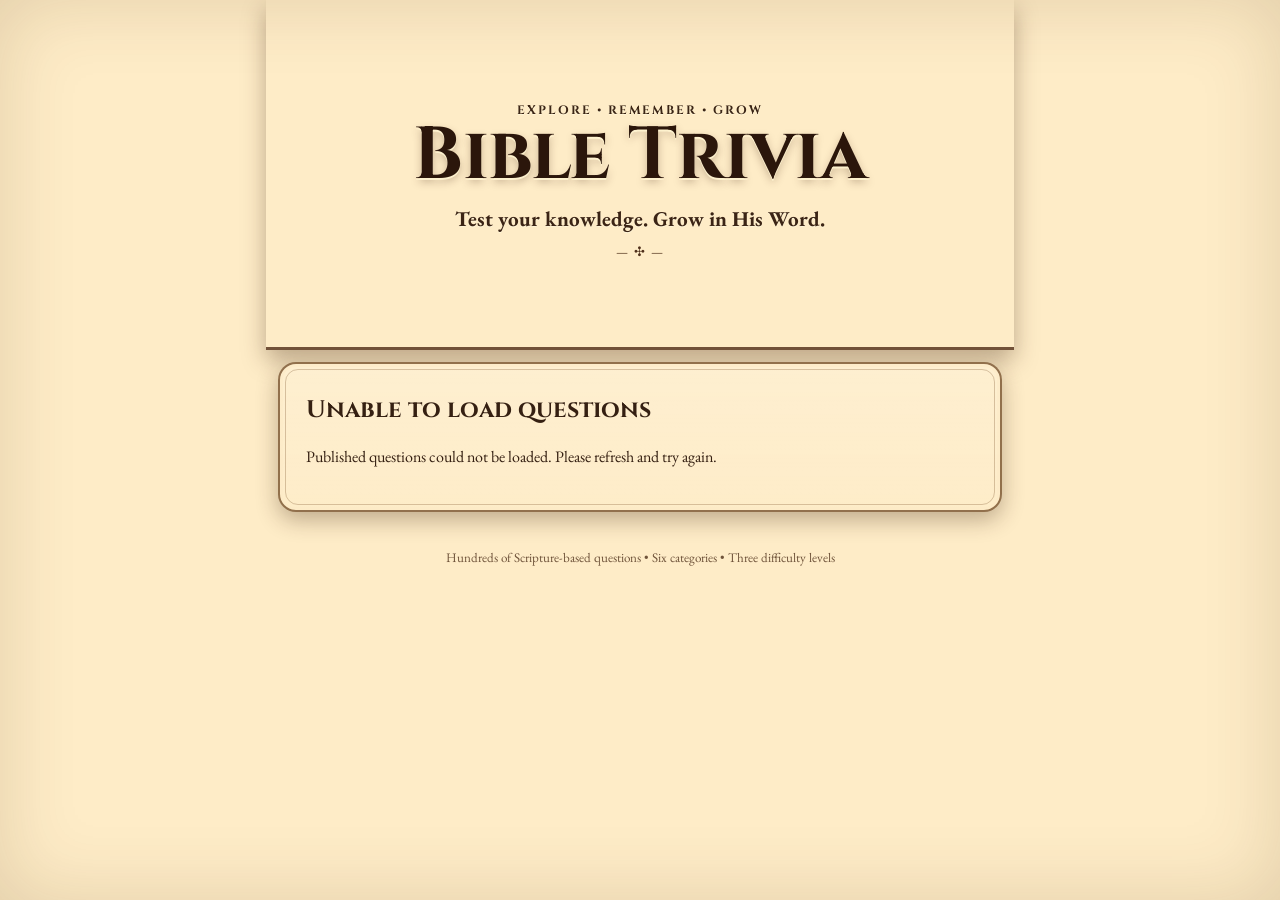
==== commit 007b817a: "Remove hero header image and purge remaining old gold/tan palette leftovers Header now shows a plain" ====
--- a/index.html
+++ b/index.html
@@ -19,10 +19,10 @@
 <link rel="stylesheet" href="style.css?v=20260724-1">
 <link rel="stylesheet" href="learning.css?v=20260724-1">
 <style>
-header{position:relative;min-height:clamp(265px,44vw,350px);margin:-10px -12px 12px;padding:clamp(28px,5vw,46px) 18px 30px;display:flex;flex-direction:column;align-items:center;justify-content:center;overflow:hidden;background:linear-gradient(180deg,rgba(255,244,209,.02),rgba(42,24,12,.20)),url('hero-header.svg') center/cover no-repeat;border-bottom:3px solid rgba(75,39,17,.78);box-shadow:0 10px 22px rgba(64,34,14,.34),inset 0 -28px 34px rgba(44,24,11,.18);transition:min-height .18s ease,padding .18s ease}
+header{position:relative;min-height:clamp(265px,44vw,350px);margin:-10px -12px 12px;padding:clamp(28px,5vw,46px) 18px 30px;display:flex;flex-direction:column;align-items:center;justify-content:center;overflow:hidden;background:#FEECC7;border-bottom:3px solid rgba(75,39,17,.78);box-shadow:0 10px 22px rgba(64,34,14,.34);transition:min-height .18s ease,padding .18s ease}
 header small,header h1,header p,header::after{position:relative;z-index:1}header small{color:#3b2515;text-shadow:0 1px rgba(255,247,220,.9)}header h1{color:#2b160b;text-shadow:0 2px rgba(255,244,208,.9),0 4px 8px rgba(66,33,13,.28)}header p{max-width:590px;color:#3b2415;font-weight:700;text-shadow:0 1px rgba(255,247,220,.9)}header::after{color:#4f301b}
-body.inner-screen header{min-height:104px;padding:16px 18px 12px;margin-bottom:8px;background-position:center 42%}body.inner-screen header small,body.inner-screen header p,body.inner-screen header::after{display:none}body.inner-screen header h1{font-size:clamp(1.9rem,7vw,2.7rem);margin:0}
-@media(max-width:520px){header{min-height:255px;margin:calc(-7px - env(safe-area-inset-top)) -9px 10px;padding:calc(24px + env(safe-area-inset-top)) 12px 24px;background-position:center}header h1{font-size:clamp(2.55rem,13vw,3.65rem)}header p{font-size:.94rem;max-width:340px}body.inner-screen header{min-height:86px;padding:calc(10px + env(safe-area-inset-top)) 12px 8px}body.inner-screen header h1{font-size:2rem}}
+body.inner-screen header{min-height:104px;padding:16px 18px 12px;margin-bottom:8px}body.inner-screen header small,body.inner-screen header p,body.inner-screen header::after{display:none}body.inner-screen header h1{font-size:clamp(1.9rem,7vw,2.7rem);margin:0}
+@media(max-width:520px){header{min-height:255px;margin:calc(-7px - env(safe-area-inset-top)) -9px 10px;padding:calc(24px + env(safe-area-inset-top)) 12px 24px}header h1{font-size:clamp(2.55rem,13vw,3.65rem)}header p{font-size:.94rem;max-width:340px}body.inner-screen header{min-height:86px;padding:calc(10px + env(safe-area-inset-top)) 12px 8px}body.inner-screen header h1{font-size:2rem}}
 @media(max-width:390px){header{min-height:235px}header p{font-size:.86rem}}
 </style>
 </head>
--- a/style.css
+++ b/style.css
@@ -3,7 +3,8 @@
   --ink:#352012;
   --muted:#6f533a;
   --navy:#234f59;
-  --card:#f2d69a;
+  --cream:#FEECC7;
+  --card:#f2d69a; /* frozen legacy tone, used only by the out-of-scope Submit-a-Question screen */
   --line:#7e542b;
   --shadow:rgba(58,34,14,.32);
   --font-display:'Cinzel',Georgia,serif;
@@ -14,14 +15,16 @@
   --indigo-dark:#22304A;
   --indigo-tint:#EAF0F7;
   --indigo-tint-strong:#DCE4EE;
-}
-html{min-height:100%;background:#FEECC7}
+  --panel-gradient:linear-gradient(180deg,rgba(255,255,255,.55),rgba(254,236,199,.55));
+  --panel-border:rgba(111,70,30,.68);
+}
+html{min-height:100%;background:var(--cream)}
 body{
   min-height:100%;
   margin:0;
   color:var(--ink);
   font:16px/1.35 var(--font-body);
-  background:#FEECC7;
+  background:var(--cream);
 }
 body::before{
   content:"";
@@ -77,10 +80,10 @@
 h2{margin-top:.25rem;font-family:var(--font-display)}.hidden{display:none!important}
 .card{
   position:relative;
-  background:linear-gradient(rgba(255,255,255,.16),rgba(255,255,255,.03)),var(--card);
+  background:linear-gradient(rgba(255,255,255,.16),rgba(255,255,255,.03)),var(--cream);
   border:2px solid rgba(104,65,27,.72);
   border-radius:18px;
-  box-shadow:0 8px 22px var(--shadow),inset 0 0 0 3px rgba(255,242,203,.55);
+  box-shadow:0 8px 22px var(--shadow),inset 0 0 0 3px rgba(254,236,199,.55);
   padding:clamp(16px,4vw,26px);
 }
 .card::before{
@@ -90,6 +93,10 @@
   border:1px solid rgba(113,70,29,.28);
   border-radius:13px;
   pointer-events:none;
+}
+/* Submit-a-Question is intentionally out of scope for the redesign - frozen to its original gold/tan card background */
+#submitQuestion{
+  background:linear-gradient(rgba(255,255,255,.16),rgba(255,255,255,.03)),var(--card);
 }
 #home{
   padding:0;
@@ -161,7 +168,6 @@
 }
 .pill:hover{filter:brightness(.98)}
 .pill:active{transform:scale(.985)}
-.meta{display:flex;gap:8px;flex-wrap:wrap;position:relative}.meta span{background:var(--navy);color:white;border-radius:999px;padding:5px 12px;font-size:.82rem;font-weight:750}.meta span+span{background:#e9d5a4;color:var(--ink);border:1px solid rgba(89,54,23,.25)}
 .question{position:relative;min-height:220px;display:block;text-align:center;font:700 clamp(1.4rem,5vw,2.05rem)/1.35 var(--font-body)}
 .answer{position:relative;font:700 clamp(1.35rem,5vw,1.95rem)/1.3 var(--font-body)}.strong{font-weight:700}.muted,footer{color:var(--muted)}
 .actions{position:relative;display:flex;gap:10px;margin-top:22px}
@@ -169,10 +175,12 @@
 .actions .secondary{background:var(--indigo-tint);color:var(--indigo-dark);border:1px solid var(--indigo-tint-strong)}
 .actions .success{background:var(--indigo);color:#fff}
 .actions button:disabled,.panel-actions button:disabled{opacity:.58;cursor:wait}
-.panel{position:relative;margin-top:16px;padding:16px;background:#ecd7a8;border:1px solid #9b7141;border-radius:14px;box-shadow:inset 0 1px 0 rgba(255,255,255,.45)}
-.panel h3{margin:0 0 12px;font-size:1.08rem}.checkboxes{display:grid;grid-template-columns:repeat(2,minmax(0,1fr));gap:9px;margin-bottom:12px}.checkboxes label{display:flex;align-items:center;gap:8px;min-height:42px;padding:8px 10px;background:#f6e5bc;border:1px solid #a47a4b;border-radius:10px;cursor:pointer;font-weight:650;font-size:.93rem}.checkboxes input{width:18px;height:18px;accent-color:var(--navy)}
-.panel textarea{display:block;width:100%;min-height:88px;resize:vertical;margin:0 0 12px;padding:10px 12px;border:1px solid #9b7141;border-radius:10px;background:#fff7df;font:inherit;color:var(--ink)}.panel textarea:focus{outline:3px solid rgba(35,79,89,.18);border-color:var(--navy)}
-.panel-actions{display:flex;gap:9px}.panel-actions button{flex:1;display:flex;align-items:center;justify-content:center;min-height:46px;border:0;border-radius:10px;padding:10px 14px;background:var(--navy);color:#fff;font:700 .95rem system-ui;cursor:pointer}.panel-actions #cancelFeedbackBtn{background:#e4c994;color:var(--ink);border:1px solid #9b7141}
+.panel{position:relative;margin-top:16px;padding:16px;background:var(--panel-gradient);border:1px solid var(--panel-border);border-radius:14px;box-shadow:inset 0 1px 0 rgba(255,255,255,.45)}
+.panel h3{margin:0 0 12px;font-size:1.08rem}.checkboxes{display:grid;grid-template-columns:repeat(2,minmax(0,1fr));gap:9px;margin-bottom:12px}.checkboxes label{display:flex;align-items:center;gap:8px;min-height:42px;padding:8px 10px;background:rgba(254,236,199,.5);border:1px solid rgba(111,70,30,.35);border-radius:10px;cursor:pointer;font-weight:650;font-size:.93rem}.checkboxes input{width:18px;height:18px;accent-color:var(--indigo)}
+.panel textarea{display:block;width:100%;min-height:88px;resize:vertical;margin:0 0 12px;padding:10px 12px;border:1px solid var(--panel-border);border-radius:10px;background:rgba(255,255,255,.7);font:inherit;color:var(--ink)}.panel textarea:focus{outline:3px solid rgba(51,65,92,.18);border-color:var(--indigo)}
+.panel-actions{display:flex;gap:9px}.panel-actions button{flex:1;display:flex;align-items:center;justify-content:center;min-height:46px;border:0;border-radius:10px;padding:10px 14px;background:var(--navy);color:#fff;font:700 .95rem system-ui;cursor:pointer}
+.panel-actions #submitFeedbackBtn{background:var(--indigo)}
+.panel-actions #cancelFeedbackBtn{background:var(--indigo-tint);color:var(--indigo-dark);border:1px solid var(--indigo-tint-strong)}
 footer{text-align:center;font-size:.82rem;padding:24px 4px 10px}
 @media(min-width:700px){.shell{padding-inline:18px}.grid{gap:14px}}
 @media(max-width:520px){
--- a/learning.css
+++ b/learning.css
@@ -3,7 +3,7 @@
 .banner-img{display:block;width:100%;height:auto;aspect-ratio:1536/1024;object-fit:cover}
 .banner-shield{position:absolute;top:38%;left:50%;transform:translate(-50%,-50%);width:32%;aspect-ratio:1/1;object-fit:contain;filter:drop-shadow(0 5px 10px rgba(0,0,0,.35))}
 .banner-category-name{position:absolute;left:50%;bottom:6%;transform:translateX(-50%);background:rgba(254,236,199,.9);padding:.28em 1em;border-radius:999px;color:#33415C;font-family:var(--font-display);font-weight:700;font-size:clamp(1rem,4.2vw,1.5rem);white-space:nowrap;box-shadow:0 2px 6px rgba(0,0,0,.25);letter-spacing:.01em}
-.question-frame,.answer-panel,.scripture-panel{position:relative;border:1px solid rgba(111,70,30,.68);border-radius:14px;background:linear-gradient(180deg,rgba(255,250,226,.68),rgba(237,207,148,.48));box-shadow:inset 0 0 0 3px rgba(255,244,207,.48),0 4px 10px rgba(58,34,14,.13)}
+.question-frame,.answer-panel,.scripture-panel{position:relative;border:1px solid var(--panel-border);border-radius:14px;background:var(--panel-gradient);box-shadow:inset 0 0 0 3px rgba(254,236,199,.5),0 4px 10px rgba(58,34,14,.13)}
 .question-frame{margin-top:4px;padding:14px}
 .question-frame::before,.answer-panel::before,.scripture-panel::before{content:"";position:absolute;inset:5px;border:1px solid rgba(120,76,32,.22);border-radius:10px;pointer-events:none}
 .answer-question{position:relative;margin:0 0 8px;color:#6f533a;font-style:italic;font-weight:500;text-align:center}
@@ -13,7 +13,7 @@
 .scripture-panel span{display:block;color:var(--kicker-brown);font-family:var(--font-display);font-weight:700;font-size:.78rem;letter-spacing:.14em;text-transform:uppercase}
 .scripture-panel p{margin:4px 0 0;font-size:1rem;font-weight:700}
 .row-label{position:relative;margin:0 0 8px;color:var(--row-label-brown);font-family:var(--font-display);font-weight:700;font-size:clamp(.95rem,3.6vw,1.15rem);letter-spacing:.06em;text-align:center;text-transform:uppercase}
-.learning-check,.rating-check{position:relative;margin:12px 0 8px;padding:12px 10px;background:linear-gradient(180deg,#f8e9c2,#ead09a);border:1px solid #916534;border-radius:14px;text-align:center;box-shadow:inset 0 1px rgba(255,255,255,.6),0 4px 9px rgba(58,34,14,.12)}
+.learning-check,.rating-check{position:relative;margin:12px 0 8px;padding:12px 10px;background:var(--panel-gradient);border:1px solid var(--panel-border);border-radius:14px;text-align:center;box-shadow:inset 0 1px rgba(255,255,255,.6),0 4px 9px rgba(58,34,14,.12)}
 .learning-actions,.feedback-actions{position:relative;display:grid;grid-template-columns:1fr 1fr;gap:8px}
 .learning-actions button,.feedback-actions button{display:flex;align-items:center;justify-content:center;gap:.35em;min-height:44px;border:1px solid var(--indigo);border-radius:10px;padding:8px 8px;font:800 .86rem var(--font-body);cursor:pointer;box-shadow:0 3px 6px rgba(44,29,15,.18);transition:transform .12s ease,box-shadow .12s ease,filter .12s ease}
 .learning-actions button:first-child{background:var(--indigo);color:#fff}
